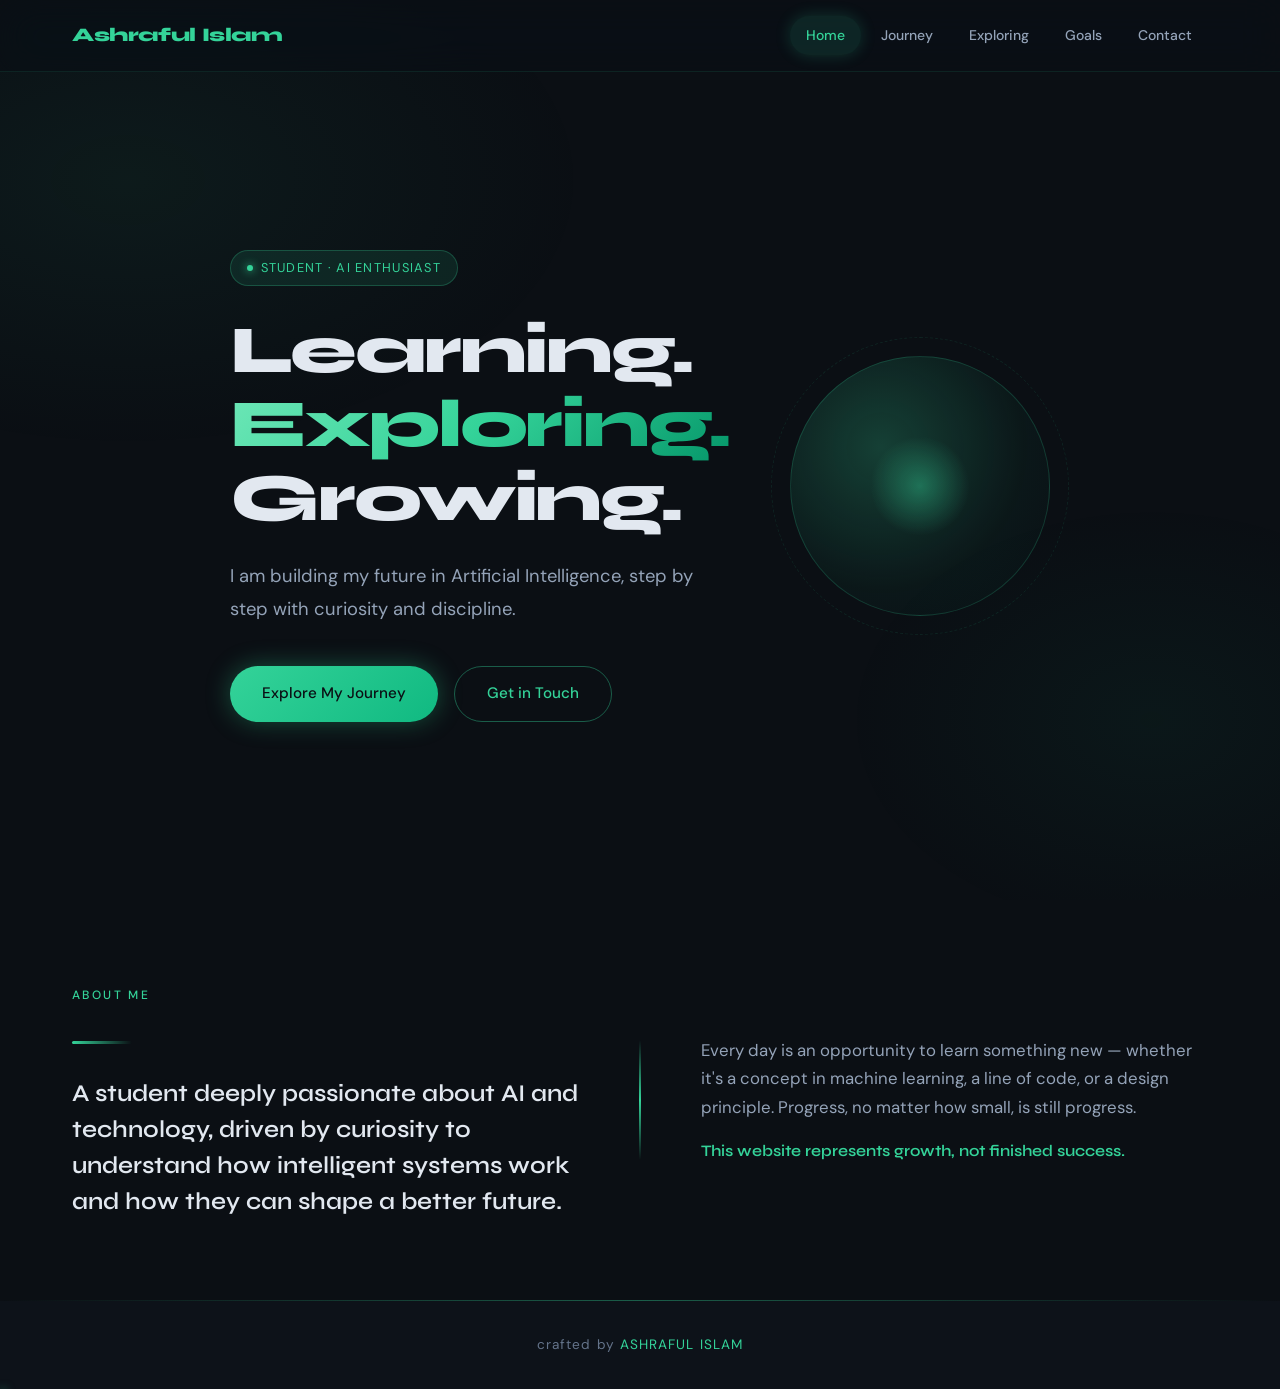
==== index.html @ d42720ee "Add files via upload" ====
<!DOCTYPE html>
<html lang="en">
<head>
  <meta charset="UTF-8" />
  <meta name="viewport" content="width=device-width, initial-scale=1.0" />
  <title>Ashraful Islam — Home</title>
  <link rel="stylesheet" href="style.css" />
</head>
<body>

  <!-- HEADER -->
  <header>
    <div class="container">
      <a href="index.html" class="logo">Ashraful Islam</a>
      <button class="hamburger" aria-label="Toggle menu">
        <span></span><span></span><span></span>
      </button>
      <nav>
        <a href="index.html" class="active">Home</a>
        <a href="journey.html">Journey</a>
        <a href="exploring.html">Exploring</a>
        <a href="goals.html">Goals</a>
        <a href="contact.html">Contact</a>
      </nav>
    </div>
  </header>

  <main>

    <!-- HERO -->
    <section class="hero">
      <div class="container">
        <div class="hero-inner">

          <div class="hero-content">
            <div class="hero-badge fade-in">Student · AI Enthusiast</div>
            <h1 class="fade-up delay-1">
              Learning.<br />
              <span class="gradient-text">Exploring.</span><br />
              Growing.
            </h1>
            <p class="hero-sub fade-up delay-2">
              I am building my future in Artificial Intelligence, step by step with curiosity and discipline.
            </p>
            <div class="hero-actions fade-up delay-3">
              <a href="journey.html" class="btn btn-primary">Explore My Journey</a>
              <a href="contact.html" class="btn btn-outline">Get in Touch</a>
            </div>
          </div>

          <div class="hero-orb fade-in delay-2">
            <div class="hero-orb-inner"></div>
          </div>

        </div>
      </div>
    </section>

    <!-- ABOUT STRIP -->
    <section class="about-strip">
      <div class="container">
        <div class="about-strip-inner">

          <div class="fade-up">
            <span class="section-label">About Me</span>
            <div class="divider"></div>
            <p class="tagline">
              A student deeply passionate about AI and technology, driven by curiosity to understand how intelligent systems work and how they can shape a better future.
            </p>
          </div>

          <div class="about-divider-line"></div>

          <div class="fade-up delay-2">
            <p style="margin-bottom: 16px;">
              Every day is an opportunity to learn something new — whether it's a concept in machine learning, a line of code, or a design principle. Progress, no matter how small, is still progress.
            </p>
            <p style="color: var(--green); font-family: 'Syne', sans-serif; font-size: 1rem; font-weight: 600;">
              This website represents growth, not finished success.
            </p>
          </div>

        </div>
      </div>
    </section>

  </main>

  <!-- FOOTER -->
  <footer>
    <div class="container">
      <p>crafted by <span>ASHRAFUL ISLAM</span></p>
    </div>
  </footer>

  <script src="script.js"></script>
</body>
</html>
---- style.css ----
@import url('https://fonts.googleapis.com/css2?family=Syne:wght@400;600;700;800&family=DM+Sans:ital,wght@0,300;0,400;0,500;1,300&display=swap');

/* ===== CSS VARIABLES ===== */
:root {
  --bg: #0B0F14;
  --bg-2: #0d1219;
  --surface: rgba(255,255,255,0.03);
  --glass: rgba(255,255,255,0.05);
  --glass-border: rgba(52, 211, 153, 0.18);
  --green: #34d399;
  --green-bright: #6ee7b7;
  --green-neon: #10b981;
  --green-dim: rgba(52, 211, 153, 0.12);
  --text: #e2e8f0;
  --text-muted: #64748b;
  --text-dim: #94a3b8;
  --radius: 20px;
  --radius-sm: 12px;
  --shadow-glow: 0 0 30px rgba(52, 211, 153, 0.15);
  --shadow-card: 0 8px 40px rgba(0,0,0,0.4);
  --header-h: 72px;
}

/* ===== RESET ===== */
*, *::before, *::after {
  box-sizing: border-box;
  margin: 0;
  padding: 0;
}

html { scroll-behavior: smooth; }

body {
  font-family: 'DM Sans', sans-serif;
  background: var(--bg);
  color: var(--text);
  line-height: 1.7;
  min-height: 100vh;
  overflow-x: hidden;
}

/* ===== BACKGROUND MESH ===== */
body::before {
  content: '';
  position: fixed;
  inset: 0;
  background:
    radial-gradient(ellipse 60% 50% at 10% 20%, rgba(52,211,153,0.06) 0%, transparent 60%),
    radial-gradient(ellipse 40% 40% at 90% 80%, rgba(16,185,129,0.05) 0%, transparent 60%);
  pointer-events: none;
  z-index: 0;
}

/* ===== CONTAINER ===== */
.container {
  max-width: 1200px;
  margin: 0 auto;
  padding: 0 32px;
}

/* ===== HEADER ===== */
header {
  position: fixed;
  top: 0;
  left: 0;
  right: 0;
  z-index: 100;
  height: var(--header-h);
  background: rgba(11, 15, 20, 0.7);
  backdrop-filter: blur(20px) saturate(180%);
  -webkit-backdrop-filter: blur(20px) saturate(180%);
  border-bottom: 1px solid rgba(52, 211, 153, 0.1);
  transition: background 0.3s ease, box-shadow 0.3s ease;
}

header.scrolled {
  background: rgba(11, 15, 20, 0.92);
  box-shadow: 0 4px 30px rgba(0,0,0,0.5), 0 1px 0 rgba(52,211,153,0.15);
}

header .container {
  height: 100%;
  display: flex;
  align-items: center;
  justify-content: space-between;
}

.logo {
  font-family: 'Syne', sans-serif;
  font-weight: 800;
  font-size: 1.2rem;
  color: var(--green);
  letter-spacing: -0.02em;
  text-decoration: none;
  transition: opacity 0.2s;
}
.logo:hover { opacity: 0.8; }

nav {
  display: flex;
  align-items: center;
  gap: 4px;
}

nav a {
  font-family: 'DM Sans', sans-serif;
  font-size: 0.875rem;
  font-weight: 500;
  color: var(--text-dim);
  text-decoration: none;
  padding: 8px 16px;
  border-radius: 50px;
  transition: color 0.25s, background 0.25s, box-shadow 0.25s;
  position: relative;
}

nav a:hover {
  color: var(--green);
  background: rgba(52,211,153,0.08);
  box-shadow: 0 0 12px rgba(52,211,153,0.15);
}

nav a.active {
  color: var(--green);
  background: rgba(52,211,153,0.12);
  box-shadow: 0 0 16px rgba(52,211,153,0.2);
}

/* Hamburger */
.hamburger {
  display: none;
  flex-direction: column;
  gap: 5px;
  cursor: pointer;
  padding: 4px;
  background: none;
  border: none;
}
.hamburger span {
  display: block;
  width: 24px;
  height: 2px;
  background: var(--green);
  border-radius: 2px;
  transition: all 0.3s;
}
.hamburger.open span:nth-child(1) { transform: translateY(7px) rotate(45deg); }
.hamburger.open span:nth-child(2) { opacity: 0; }
.hamburger.open span:nth-child(3) { transform: translateY(-7px) rotate(-45deg); }

/* Mobile nav */
@media (max-width: 768px) {
  .hamburger { display: flex; }
  nav {
    position: fixed;
    top: var(--header-h);
    right: -100%;
    width: 240px;
    height: calc(100vh - var(--header-h));
    background: rgba(11,15,20,0.97);
    backdrop-filter: blur(20px);
    flex-direction: column;
    align-items: flex-start;
    padding: 24px 20px;
    gap: 6px;
    border-left: 1px solid var(--glass-border);
    transition: right 0.35s cubic-bezier(0.4,0,0.2,1);
  }
  nav.open { right: 0; }
  nav a { width: 100%; padding: 12px 16px; border-radius: var(--radius-sm); }
}

/* ===== PAGE WRAPPER ===== */
main {
  padding-top: var(--header-h);
  position: relative;
  z-index: 1;
}

/* ===== SECTION BASE ===== */
section {
  padding: 120px 0;
}

/* ===== TYPOGRAPHY ===== */
.section-label {
  font-family: 'DM Sans', sans-serif;
  font-size: 0.75rem;
  font-weight: 500;
  letter-spacing: 0.2em;
  text-transform: uppercase;
  color: var(--green);
  margin-bottom: 16px;
  display: inline-block;
}

h1, h2, h3 {
  font-family: 'Syne', sans-serif;
  letter-spacing: -0.03em;
  line-height: 1.1;
}

h1 { font-size: clamp(2.6rem, 6vw, 4.2rem); font-weight: 800; }
h2 { font-size: clamp(2rem, 4vw, 3rem); font-weight: 700; }
h3 { font-size: 1.25rem; font-weight: 700; }

p { color: var(--text-dim); font-size: 1.05rem; }

/* ===== GRADIENT TEXT ===== */
.gradient-text {
  background: linear-gradient(135deg, var(--green-bright) 0%, var(--green) 50%, #059669 100%);
  -webkit-background-clip: text;
  -webkit-text-fill-color: transparent;
  background-clip: text;
}

/* ===== BUTTONS ===== */
.btn {
  display: inline-flex;
  align-items: center;
  gap: 10px;
  padding: 14px 32px;
  border-radius: 50px;
  font-family: 'DM Sans', sans-serif;
  font-size: 0.95rem;
  font-weight: 500;
  text-decoration: none;
  cursor: pointer;
  transition: all 0.3s ease;
  border: none;
}

.btn-primary {
  background: linear-gradient(135deg, var(--green) 0%, var(--green-neon) 100%);
  color: #0B0F14;
  box-shadow: 0 0 24px rgba(52,211,153,0.35), 0 4px 16px rgba(0,0,0,0.3);
}
.btn-primary:hover {
  transform: translateY(-2px);
  box-shadow: 0 0 40px rgba(52,211,153,0.55), 0 8px 24px rgba(0,0,0,0.4);
}

.btn-outline {
  background: transparent;
  color: var(--green);
  border: 1px solid rgba(52,211,153,0.4);
}
.btn-outline:hover {
  background: rgba(52,211,153,0.08);
  box-shadow: 0 0 20px rgba(52,211,153,0.2);
  transform: translateY(-2px);
}

/* ===== GLASS CARD ===== */
.glass-card {
  background: var(--glass);
  border: 1px solid var(--glass-border);
  border-radius: var(--radius);
  backdrop-filter: blur(12px);
  -webkit-backdrop-filter: blur(12px);
  padding: 36px;
  transition: transform 0.3s ease, box-shadow 0.3s ease, border-color 0.3s ease;
}
.glass-card:hover {
  transform: translateY(-6px);
  box-shadow: var(--shadow-card), 0 0 30px rgba(52,211,153,0.12);
  border-color: rgba(52,211,153,0.35);
}

/* ===== DIVIDER ===== */
.divider {
  width: 60px;
  height: 3px;
  background: linear-gradient(90deg, var(--green), transparent);
  border-radius: 3px;
  margin: 20px 0 32px;
}
.divider.center { margin: 20px auto 32px; }

/* ===== FOOTER ===== */
footer {
  position: relative;
  z-index: 1;
  padding: 32px 0;
  border-top: 1px solid transparent;
  background: linear-gradient(var(--bg-2), var(--bg-2)) padding-box,
              linear-gradient(90deg, transparent, rgba(52,211,153,0.4), transparent) border-box;
  text-align: center;
}
footer p {
  font-size: 0.85rem;
  color: var(--text-muted);
  letter-spacing: 0.08em;
}
footer span { color: var(--green); }

/* ===== ANIMATIONS ===== */
.fade-up {
  opacity: 0;
  transform: translateY(36px);
  transition: opacity 0.7s ease, transform 0.7s ease;
}
.fade-up.visible {
  opacity: 1;
  transform: translateY(0);
}
.fade-in {
  opacity: 0;
  transition: opacity 0.9s ease;
}
.fade-in.visible { opacity: 1; }

/* Stagger delays */
.delay-1 { transition-delay: 0.1s; }
.delay-2 { transition-delay: 0.2s; }
.delay-3 { transition-delay: 0.3s; }
.delay-4 { transition-delay: 0.4s; }
.delay-5 { transition-delay: 0.5s; }

/* ===== GLOW PULSE ===== */
@keyframes glow-pulse {
  0%, 100% { box-shadow: 0 0 24px rgba(52,211,153,0.35), 0 4px 16px rgba(0,0,0,0.3); }
  50% { box-shadow: 0 0 48px rgba(52,211,153,0.6), 0 4px 24px rgba(0,0,0,0.4); }
}
.glow-pulse { animation: glow-pulse 3s ease-in-out infinite; }

/* ===== GRADIENT SHIFT ===== */
@keyframes gradient-shift {
  0% { background-position: 0% 50%; }
  50% { background-position: 100% 50%; }
  100% { background-position: 0% 50%; }
}

/* ===== FLOAT ===== */
@keyframes float {
  0%, 100% { transform: translateY(0); }
  50% { transform: translateY(-12px); }
}

/* ===== PAGE-SPECIFIC ===== */

/* ---- HOME ---- */
.hero {
  min-height: calc(100vh - var(--header-h));
  display: flex;
  align-items: center;
  padding: 80px 0;
}

.hero-inner {
  display: grid;
  grid-template-columns: 1fr auto;
  gap: 60px;
  align-items: center;
}

.hero-content { max-width: 640px; }

.hero-badge {
  display: inline-flex;
  align-items: center;
  gap: 8px;
  background: rgba(52,211,153,0.1);
  border: 1px solid rgba(52,211,153,0.25);
  border-radius: 50px;
  padding: 6px 16px;
  font-size: 0.8rem;
  color: var(--green);
  letter-spacing: 0.1em;
  text-transform: uppercase;
  margin-bottom: 28px;
}
.hero-badge::before {
  content: '';
  width: 6px; height: 6px;
  background: var(--green);
  border-radius: 50%;
  box-shadow: 0 0 8px var(--green);
  animation: glow-pulse 2s infinite;
  flex-shrink: 0;
}

.hero h1 {
  margin-bottom: 24px;
}

.hero-sub {
  font-size: 1.15rem;
  color: var(--text-dim);
  margin-bottom: 40px;
  max-width: 480px;
  line-height: 1.8;
}

.hero-actions { display: flex; gap: 16px; flex-wrap: wrap; }

.hero-orb {
  width: 260px;
  height: 260px;
  border-radius: 50%;
  background: radial-gradient(circle at 35% 35%, rgba(52,211,153,0.25), rgba(16,185,129,0.05) 60%, transparent);
  border: 1px solid rgba(52,211,153,0.2);
  flex-shrink: 0;
  animation: float 6s ease-in-out infinite;
  position: relative;
  display: flex;
  align-items: center;
  justify-content: center;
}
.hero-orb::after {
  content: '';
  position: absolute;
  inset: -20px;
  border-radius: 50%;
  border: 1px dashed rgba(52,211,153,0.1);
  animation: float 8s ease-in-out infinite reverse;
}
.hero-orb-inner {
  width: 100px; height: 100px;
  border-radius: 50%;
  background: radial-gradient(circle, rgba(52,211,153,0.4), transparent 70%);
  animation: glow-pulse 3s ease-in-out infinite;
}

@media (max-width: 768px) {
  .hero-inner { grid-template-columns: 1fr; }
  .hero-orb { display: none; }
}

/* About strip */
.about-strip {
  padding: 80px 0;
}
.about-strip-inner {
  display: grid;
  grid-template-columns: 1fr 2px 1fr;
  gap: 60px;
  align-items: center;
}
.about-divider-line {
  width: 2px;
  height: 120px;
  background: linear-gradient(180deg, transparent, var(--green), transparent);
  margin: 0 auto;
}
@media (max-width: 768px) {
  .about-strip-inner { grid-template-columns: 1fr; }
  .about-divider-line { display: none; }
}

.tagline {
  font-family: 'Syne', sans-serif;
  font-size: clamp(1.1rem, 2.5vw, 1.5rem);
  font-weight: 600;
  color: var(--text);
  line-height: 1.5;
}

/* ---- JOURNEY ---- */
.journey-timeline {
  display: flex;
  flex-direction: column;
  gap: 0;
  position: relative;
  padding-left: 40px;
}
.journey-timeline::before {
  content: '';
  position: absolute;
  left: 12px;
  top: 8px;
  bottom: 8px;
  width: 2px;
  background: linear-gradient(180deg, var(--green), rgba(52,211,153,0.1));
}
.timeline-item {
  position: relative;
  padding: 0 0 56px 40px;
}
.timeline-item:last-child { padding-bottom: 0; }
.timeline-dot {
  position: absolute;
  left: -40px;
  top: 6px;
  width: 26px; height: 26px;
  border-radius: 50%;
  border: 2px solid var(--green);
  background: var(--bg);
  display: flex; align-items: center; justify-content: center;
  box-shadow: 0 0 16px rgba(52,211,153,0.4);
  z-index: 1;
}
.timeline-dot::after {
  content: '';
  width: 8px; height: 8px;
  border-radius: 50%;
  background: var(--green);
}
.timeline-number {
  font-family: 'Syne', sans-serif;
  font-size: 0.7rem;
  font-weight: 800;
  color: var(--green);
  letter-spacing: 0.1em;
  margin-bottom: 8px;
}
.timeline-item h3 { margin-bottom: 12px; color: var(--text); }
.timeline-item p { max-width: 520px; }

/* ---- EXPLORING ---- */
.cards-grid {
  display: grid;
  grid-template-columns: repeat(auto-fit, minmax(260px, 1fr));
  gap: 24px;
}
.explore-card { display: flex; flex-direction: column; }
.card-icon {
  width: 52px; height: 52px;
  border-radius: 14px;
  background: rgba(52,211,153,0.1);
  border: 1px solid rgba(52,211,153,0.2);
  display: flex; align-items: center; justify-content: center;
  margin-bottom: 20px;
  font-size: 1.5rem;
}
.explore-card h3 { margin-bottom: 12px; }
.explore-card p { flex: 1; }

/* ---- GOALS ---- */
.goals-list {
  display: flex;
  flex-direction: column;
  gap: 16px;
  max-width: 700px;
  margin: 0 auto;
}
.goal-item {
  display: flex;
  align-items: flex-start;
  gap: 18px;
  padding: 28px 32px;
  background: var(--glass);
  border: 1px solid var(--glass-border);
  border-radius: var(--radius);
  transition: transform 0.3s, border-color 0.3s, box-shadow 0.3s;
}
.goal-item:hover {
  transform: translateX(8px);
  border-color: rgba(52,211,153,0.35);
  box-shadow: 0 0 20px rgba(52,211,153,0.1);
}
.goal-number {
  font-family: 'Syne', sans-serif;
  font-size: 0.75rem;
  font-weight: 800;
  color: var(--green);
  background: rgba(52,211,153,0.1);
  border-radius: 50%;
  width: 32px; height: 32px;
  display: flex; align-items: center; justify-content: center;
  flex-shrink: 0;
  margin-top: 2px;
}
.goal-item p { color: var(--text); font-size: 1rem; }

.goals-header { text-align: center; margin-bottom: 60px; }

/* ---- CONTACT ---- */
.contact-wrapper {
  display: grid;
  grid-template-columns: 1fr 1.5fr;
  gap: 60px;
  align-items: start;
}
@media (max-width: 768px) {
  .contact-wrapper { grid-template-columns: 1fr; }
}
.contact-info h2 { margin-bottom: 16px; }
.contact-info p { margin-bottom: 32px; }
.contact-detail {
  display: flex; align-items: center; gap: 12px;
  color: var(--text-dim);
  font-size: 0.9rem;
  margin-bottom: 12px;
}
.contact-detail-icon {
  width: 36px; height: 36px;
  border-radius: 10px;
  background: rgba(52,211,153,0.1);
  border: 1px solid rgba(52,211,153,0.2);
  display: flex; align-items: center; justify-content: center;
  font-size: 1rem;
  flex-shrink: 0;
}

.form-group { margin-bottom: 20px; }
.form-group label {
  display: block;
  font-size: 0.85rem;
  color: var(--text-dim);
  margin-bottom: 8px;
  letter-spacing: 0.04em;
}
.form-group input,
.form-group textarea {
  width: 100%;
  background: rgba(255,255,255,0.04);
  border: 1px solid rgba(52,211,153,0.15);
  border-radius: var(--radius-sm);
  padding: 14px 18px;
  color: var(--text);
  font-family: 'DM Sans', sans-serif;
  font-size: 0.95rem;
  outline: none;
  transition: border-color 0.3s, box-shadow 0.3s;
  resize: none;
}
.form-group input::placeholder,
.form-group textarea::placeholder { color: var(--text-muted); }
.form-group input:focus,
.form-group textarea:focus {
  border-color: rgba(52,211,153,0.5);
  box-shadow: 0 0 0 3px rgba(52,211,153,0.08);
  background: rgba(255,255,255,0.06);
}
.form-group textarea { height: 140px; }

.success-msg {
  display: none;
  text-align: center;
  padding: 24px;
  background: rgba(52,211,153,0.08);
  border: 1px solid rgba(52,211,153,0.3);
  border-radius: var(--radius-sm);
  color: var(--green);
  font-family: 'Syne', sans-serif;
  font-weight: 600;
  margin-top: 16px;
  animation: fadeIn 0.5s ease;
}
@keyframes fadeIn { from { opacity: 0; transform: scale(0.97); } to { opacity: 1; transform: scale(1); } }
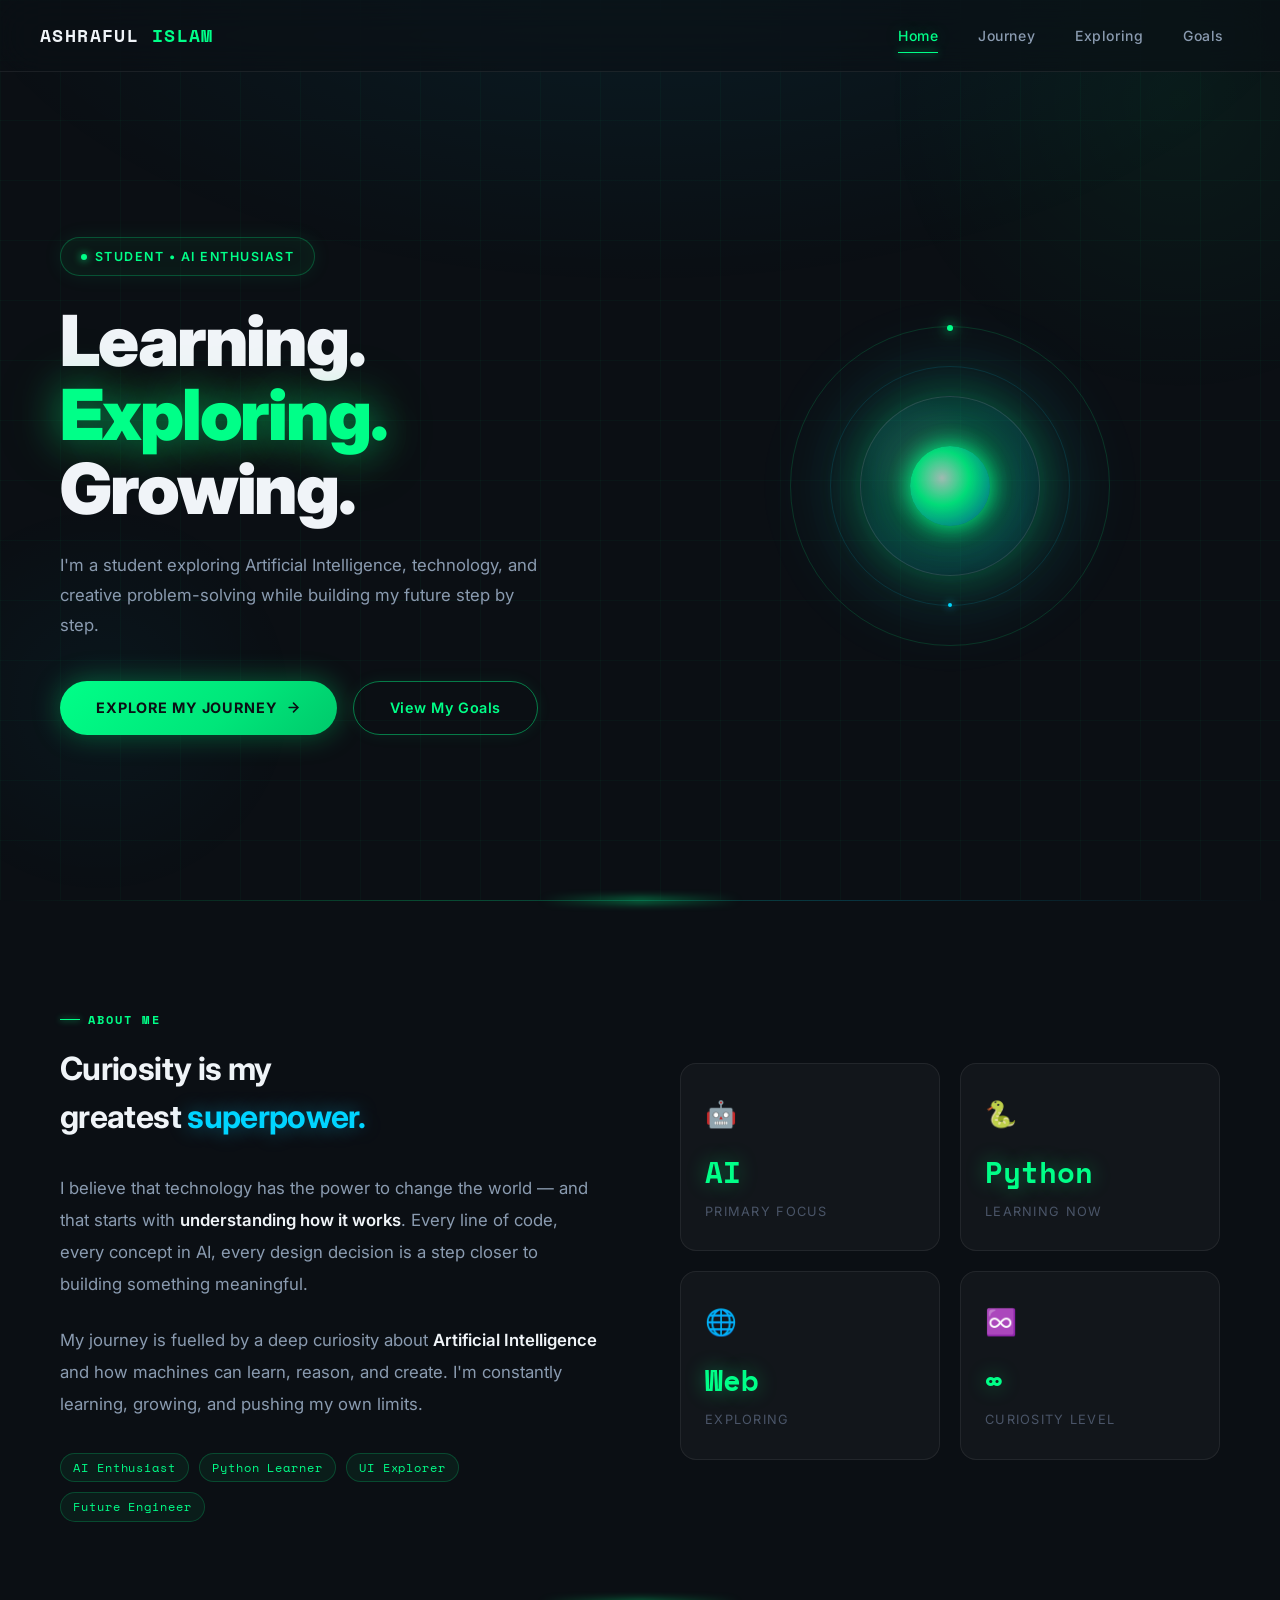
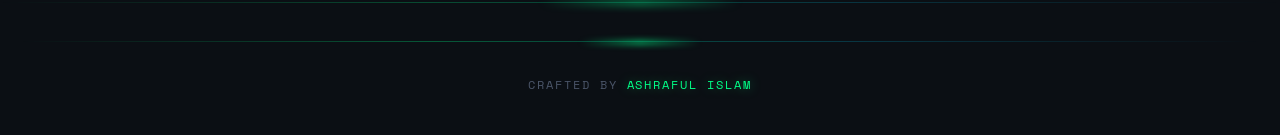
==== commit 24a61977: "Add files via upload" ====
--- a/index.html
+++ b/index.html
@@ -4,93 +4,256 @@
   <meta charset="UTF-8" />
   <meta name="viewport" content="width=device-width, initial-scale=1.0" />
   <title>Ashraful Islam — Home</title>
+  <meta name="description" content="Student exploring Artificial Intelligence, technology, and creative problem-solving." />
   <link rel="stylesheet" href="style.css" />
+  <style>
+    /* ===== HOME-SPECIFIC STYLES ===== */
+
+    /* ambient ambient glow blobs */
+    .ambient-blob-1 {
+      position: fixed;
+      width: 600px;
+      height: 600px;
+      top: -200px;
+      right: -200px;
+      background: radial-gradient(circle, rgba(0,255,136,0.05) 0%, transparent 70%);
+      pointer-events: none;
+      z-index: 0;
+      animation: float-blob 8s ease-in-out infinite;
+    }
+
+    .ambient-blob-2 {
+      position: fixed;
+      width: 400px;
+      height: 400px;
+      bottom: 0;
+      left: -100px;
+      background: radial-gradient(circle, rgba(0,212,255,0.04) 0%, transparent 70%);
+      pointer-events: none;
+      z-index: 0;
+      animation: float-blob 12s ease-in-out infinite reverse;
+    }
+
+    @keyframes float-blob {
+      0%, 100% { transform: translate(0, 0); }
+      50% { transform: translate(20px, 30px); }
+    }
+
+    /* ===== INTRO SECTION ===== */
+    .intro-section {
+      padding: 100px 0 80px;
+    }
+
+    .intro-quote {
+      font-size: clamp(1.4rem, 2.5vw, 2rem);
+      font-weight: 700;
+      line-height: 1.5;
+      letter-spacing: -0.02em;
+      color: var(--text-primary);
+      margin-bottom: 32px;
+    }
+
+    .intro-quote .highlight {
+      color: var(--cyan);
+      text-shadow: 0 0 20px rgba(0,212,255,0.4);
+    }
+
+    /* ===== PILL BUTTONS ===== */
+    .btn-pill {
+      border-radius: 999px !important;
+      padding: 14px 36px !important;
+      font-size: 0.9rem;
+      transition: transform 0.3s cubic-bezier(0.23,1,0.32,1),
+                  box-shadow 0.3s cubic-bezier(0.23,1,0.32,1),
+                  background 0.3s ease,
+                  border-color 0.3s ease !important;
+    }
+
+    a.btn-primary.btn-pill {
+      background: linear-gradient(135deg, #00FF88 0%, #00e67a 60%, #00c96b 100%);
+      color: #0B0F14;
+      border: none;
+      box-shadow: 0 0 28px rgba(0,255,136,0.35), 0 4px 16px rgba(0,0,0,0.25);
+    }
+
+    a.btn-primary.btn-pill:hover {
+      transform: translateY(-3px) scale(1.04);
+      box-shadow: 0 0 50px rgba(0,255,136,0.55), 0 8px 28px rgba(0,0,0,0.3);
+    }
+
+    a.btn-outline.btn-pill {
+      background: transparent;
+      border: 1.5px solid rgba(0,255,136,0.45);
+      color: var(--neon-green);
+      box-shadow: 0 0 16px rgba(0,255,136,0.08), inset 0 0 0 0 rgba(0,255,136,0);
+      position: relative;
+      overflow: hidden;
+    }
+
+    a.btn-outline.btn-pill::before {
+      content: '';
+      position: absolute;
+      inset: 0;
+      border-radius: 999px;
+      background: linear-gradient(135deg, rgba(0,255,136,0.12), rgba(0,212,255,0.08));
+      opacity: 0;
+      transition: opacity 0.3s ease;
+    }
+
+    a.btn-outline.btn-pill:hover {
+      transform: translateY(-3px) scale(1.04);
+      border-color: rgba(0,255,136,0.75);
+      color: #fff;
+      box-shadow: 0 0 32px rgba(0,255,136,0.2), 0 6px 20px rgba(0,0,0,0.2);
+    }
+
+    a.btn-outline.btn-pill:hover::before {
+      opacity: 1;
+    }
+
+    /* Featured tags */
+    .tag-row {
+      display: flex;
+      gap: 10px;
+      flex-wrap: wrap;
+      margin-top: 32px;
+    }
+  </style>
 </head>
 <body>
 
-  <!-- HEADER -->
-  <header>
-    <div class="container">
-      <a href="index.html" class="logo">Ashraful Islam</a>
-      <button class="hamburger" aria-label="Toggle menu">
+  <!-- Ambient glow -->
+  <div class="ambient-blob-1"></div>
+  <div class="ambient-blob-2"></div>
+
+  <!-- ===== NAVIGATION ===== -->
+  <nav class="nav">
+    <div class="nav-inner">
+      <a href="index.html" class="nav-logo">Ashraful <span>Islam</span></a>
+      <button class="nav-toggle" aria-label="Toggle navigation">
         <span></span><span></span><span></span>
       </button>
-      <nav>
-        <a href="index.html" class="active">Home</a>
-        <a href="journey.html">Journey</a>
-        <a href="exploring.html">Exploring</a>
-        <a href="goals.html">Goals</a>
-        <a href="contact.html">Contact</a>
-      </nav>
+      <ul class="nav-links">
+        <li><a href="index.html" class="active">Home</a></li>
+        <li><a href="journey.html">Journey</a></li>
+        <li><a href="exploring.html">Exploring</a></li>
+        <li><a href="goals.html">Goals</a></li>
+      </ul>
     </div>
-  </header>
-
-  <main>
-
-    <!-- HERO -->
-    <section class="hero">
-      <div class="container">
-        <div class="hero-inner">
-
-          <div class="hero-content">
-            <div class="hero-badge fade-in">Student · AI Enthusiast</div>
-            <h1 class="fade-up delay-1">
-              Learning.<br />
-              <span class="gradient-text">Exploring.</span><br />
-              Growing.
-            </h1>
-            <p class="hero-sub fade-up delay-2">
-              I am building my future in Artificial Intelligence, step by step with curiosity and discipline.
-            </p>
-            <div class="hero-actions fade-up delay-3">
-              <a href="journey.html" class="btn btn-primary">Explore My Journey</a>
-              <a href="contact.html" class="btn btn-outline">Get in Touch</a>
-            </div>
-          </div>
-
-          <div class="hero-orb fade-in delay-2">
-            <div class="hero-orb-inner"></div>
-          </div>
-
+  </nav>
+
+  <!-- ===== HERO SECTION ===== -->
+  <section class="hero">
+    <div class="hero-inner">
+
+      <!-- LEFT: text -->
+      <div class="hero-text">
+        <div class="hero-badge">
+          Student &bull; AI Enthusiast
+        </div>
+
+        <h1 class="hero-headline">
+          <span class="line">Learning.</span>
+          <span class="line"><span class="glow-text">Exploring.</span></span>
+          <span class="line">Growing.</span>
+        </h1>
+
+        <p class="hero-subtitle">
+          I'm a student exploring Artificial Intelligence, technology, and creative problem-solving while building my future step by step.
+        </p>
+
+        <div class="hero-cta">
+          <a href="journey.html" class="btn-primary btn-pill">
+            Explore My Journey
+            <svg width="15" height="15" viewBox="0 0 24 24" fill="none" stroke="currentColor" stroke-width="2.5" stroke-linecap="round" stroke-linejoin="round"><path d="M5 12h14"/><path d="m12 5 7 7-7 7"/></svg>
+          </a>
+          <a href="goals.html" class="btn-outline btn-pill">
+            View My Goals
+          </a>
         </div>
       </div>
-    </section>
-
-    <!-- ABOUT STRIP -->
-    <section class="about-strip">
-      <div class="container">
-        <div class="about-strip-inner">
-
-          <div class="fade-up">
-            <span class="section-label">About Me</span>
-            <div class="divider"></div>
-            <p class="tagline">
-              A student deeply passionate about AI and technology, driven by curiosity to understand how intelligent systems work and how they can shape a better future.
-            </p>
-          </div>
-
-          <div class="about-divider-line"></div>
-
-          <div class="fade-up delay-2">
-            <p style="margin-bottom: 16px;">
-              Every day is an opportunity to learn something new — whether it's a concept in machine learning, a line of code, or a design principle. Progress, no matter how small, is still progress.
-            </p>
-            <p style="color: var(--green); font-family: 'Syne', sans-serif; font-size: 1rem; font-weight: 600;">
-              This website represents growth, not finished success.
-            </p>
-          </div>
-
+
+      <!-- RIGHT: Orb -->
+      <div class="hero-orb-wrap">
+        <div class="orb-scene">
+          <div class="orb-glow-bg"></div>
+          <div class="orb-outer-ring"></div>
+          <div class="orb-mid-ring"></div>
+          <div class="orb-glass"></div>
+          <div class="orb-core"></div>
+          <div class="orb-particles"></div>
         </div>
       </div>
-    </section>
-
-  </main>
-
-  <!-- FOOTER -->
+
+    </div>
+
+  </section>
+
+  <!-- Divider -->
+  <div class="glow-divider"></div>
+
+  <!-- ===== INTRO / ABOUT SECTION ===== -->
+  <section class="intro-section">
+    <div class="container">
+      <div class="intro-grid">
+
+        <!-- Left: text -->
+        <div class="intro-text reveal">
+          <div class="section-label">About Me</div>
+          <h2 class="intro-quote">
+            Curiosity is my<br/>
+            greatest <span class="highlight">superpower.</span>
+          </h2>
+          <p>
+            I believe that technology has the power to change the world — and that starts with <strong>understanding how it works</strong>. Every line of code, every concept in AI, every design decision is a step closer to building something meaningful.
+          </p>
+          <p>
+            My journey is fuelled by a deep curiosity about <strong>Artificial Intelligence</strong> and how machines can learn, reason, and create. I'm constantly learning, growing, and pushing my own limits.
+          </p>
+
+          <div class="tag-row">
+            <span class="neon-tag">AI Enthusiast</span>
+            <span class="neon-tag">Python Learner</span>
+            <span class="neon-tag">UI Explorer</span>
+            <span class="neon-tag">Future Engineer</span>
+          </div>
+        </div>
+
+        <!-- Right: stat cards -->
+        <div class="intro-stats stagger reveal" style="transition-delay: 0.15s;">
+          <div class="stat-card">
+            <div class="stat-icon">🤖</div>
+            <div class="stat-value">AI</div>
+            <div class="stat-label">Primary Focus</div>
+          </div>
+          <div class="stat-card">
+            <div class="stat-icon">🐍</div>
+            <div class="stat-value">Python</div>
+            <div class="stat-label">Learning Now</div>
+          </div>
+          <div class="stat-card">
+            <div class="stat-icon">🌐</div>
+            <div class="stat-value">Web</div>
+            <div class="stat-label">Exploring</div>
+          </div>
+          <div class="stat-card">
+            <div class="stat-icon">♾️</div>
+            <div class="stat-value">∞</div>
+            <div class="stat-label">Curiosity Level</div>
+          </div>
+        </div>
+
+      </div>
+    </div>
+  </section>
+
+  <!-- Divider -->
+  <div class="glow-divider"></div>
+
+  <!-- ===== FOOTER ===== -->
   <footer>
-    <div class="container">
-      <p>crafted by <span>ASHRAFUL ISLAM</span></p>
-    </div>
+    <div class="footer-line"></div>
+    <p class="footer-text">crafted by <span>ASHRAFUL ISLAM</span></p>
   </footer>
 
   <script src="script.js"></script>
--- a/style.css
+++ b/style.css
@@ -1,52 +1,75 @@
-@import url('https://fonts.googleapis.com/css2?family=Syne:wght@400;600;700;800&family=DM+Sans:ital,wght@0,300;0,400;0,500;1,300&display=swap');
+/* ===== IMPORTS ===== */
+@import url('https://fonts.googleapis.com/css2?family=Inter:wght@300;400;500;600;700;800;900&family=Space+Mono:wght@400;700&display=swap');
 
 /* ===== CSS VARIABLES ===== */
 :root {
   --bg: #0B0F14;
-  --bg-2: #0d1219;
-  --surface: rgba(255,255,255,0.03);
-  --glass: rgba(255,255,255,0.05);
-  --glass-border: rgba(52, 211, 153, 0.18);
-  --green: #34d399;
-  --green-bright: #6ee7b7;
-  --green-neon: #10b981;
-  --green-dim: rgba(52, 211, 153, 0.12);
-  --text: #e2e8f0;
-  --text-muted: #64748b;
-  --text-dim: #94a3b8;
-  --radius: 20px;
-  --radius-sm: 12px;
-  --shadow-glow: 0 0 30px rgba(52, 211, 153, 0.15);
-  --shadow-card: 0 8px 40px rgba(0,0,0,0.4);
-  --header-h: 72px;
-}
-
-/* ===== RESET ===== */
+  --bg-2: #0e1318;
+  --bg-3: #111820;
+  --neon-green: #00FF88;
+  --neon-green-dim: #00ff8840;
+  --neon-green-glow: #00ff8820;
+  --cyan: #00D4FF;
+  --cyan-dim: #00d4ff30;
+  --cyan-glow: #00d4ff15;
+  --glass: rgba(255,255,255,0.03);
+  --glass-border: rgba(255,255,255,0.07);
+  --glass-hover: rgba(255,255,255,0.06);
+  --text-primary: #F0F4F8;
+  --text-secondary: #8A9BB0;
+  --text-muted: #4A5568;
+  --font-main: 'Inter', sans-serif;
+  --font-mono: 'Space Mono', monospace;
+  --radius: 16px;
+  --radius-sm: 8px;
+  --transition: 0.35s cubic-bezier(0.23, 1, 0.32, 1);
+  --transition-fast: 0.2s cubic-bezier(0.23, 1, 0.32, 1);
+}
+
+/* ===== RESET & BASE ===== */
 *, *::before, *::after {
-  box-sizing: border-box;
   margin: 0;
   padding: 0;
-}
-
-html { scroll-behavior: smooth; }
+  box-sizing: border-box;
+}
+
+html {
+  scroll-behavior: smooth;
+  overflow-x: hidden;
+}
 
 body {
-  font-family: 'DM Sans', sans-serif;
-  background: var(--bg);
-  color: var(--text);
+  font-family: var(--font-main);
+  background-color: var(--bg);
+  color: var(--text-primary);
   line-height: 1.7;
+  overflow-x: hidden;
   min-height: 100vh;
-  overflow-x: hidden;
-}
-
-/* ===== BACKGROUND MESH ===== */
+}
+
+/* ===== SCROLLBAR ===== */
+::-webkit-scrollbar { width: 4px; }
+::-webkit-scrollbar-track { background: var(--bg); }
+::-webkit-scrollbar-thumb { background: var(--neon-green-dim); border-radius: 4px; }
+
+/* ===== GRID BACKGROUND ===== */
 body::before {
   content: '';
   position: fixed;
   inset: 0;
-  background:
-    radial-gradient(ellipse 60% 50% at 10% 20%, rgba(52,211,153,0.06) 0%, transparent 60%),
-    radial-gradient(ellipse 40% 40% at 90% 80%, rgba(16,185,129,0.05) 0%, transparent 60%);
+  background-image:
+    linear-gradient(rgba(0,255,136,0.03) 1px, transparent 1px),
+    linear-gradient(90deg, rgba(0,255,136,0.03) 1px, transparent 1px);
+  background-size: 60px 60px;
+  pointer-events: none;
+  z-index: 0;
+}
+
+body::after {
+  content: '';
+  position: fixed;
+  inset: 0;
+  background: radial-gradient(ellipse 80% 60% at 50% -10%, rgba(0,212,255,0.08) 0%, transparent 70%);
   pointer-events: none;
   z-index: 0;
 }
@@ -54,80 +77,117 @@
 /* ===== CONTAINER ===== */
 .container {
   max-width: 1200px;
-  margin: 0 auto;
-  padding: 0 32px;
-}
-
-/* ===== HEADER ===== */
-header {
+  margin: auto;
+  padding: 0 20px;
+  position: relative;
+  z-index: 1;
+}
+
+/* ===== NAVIGATION ===== */
+.nav {
   position: fixed;
   top: 0;
   left: 0;
   right: 0;
-  z-index: 100;
-  height: var(--header-h);
-  background: rgba(11, 15, 20, 0.7);
-  backdrop-filter: blur(20px) saturate(180%);
-  -webkit-backdrop-filter: blur(20px) saturate(180%);
-  border-bottom: 1px solid rgba(52, 211, 153, 0.1);
-  transition: background 0.3s ease, box-shadow 0.3s ease;
-}
-
-header.scrolled {
-  background: rgba(11, 15, 20, 0.92);
-  box-shadow: 0 4px 30px rgba(0,0,0,0.5), 0 1px 0 rgba(52,211,153,0.15);
-}
-
-header .container {
-  height: 100%;
+  z-index: 1000;
+  padding: 0 20px;
+  height: 72px;
   display: flex;
   align-items: center;
   justify-content: space-between;
-}
-
-.logo {
-  font-family: 'Syne', sans-serif;
-  font-weight: 800;
-  font-size: 1.2rem;
-  color: var(--green);
-  letter-spacing: -0.02em;
+  background: rgba(11, 15, 20, 0.6);
+  backdrop-filter: blur(24px);
+  -webkit-backdrop-filter: blur(24px);
+  border-bottom: 1px solid var(--glass-border);
+  transition: var(--transition);
+}
+
+.nav.scrolled {
+  background: rgba(11, 15, 20, 0.85);
+  box-shadow: 0 4px 40px rgba(0,0,0,0.4);
+}
+
+.nav-inner {
+  max-width: 1200px;
+  width: 100%;
+  margin: auto;
+  display: flex;
+  align-items: center;
+  justify-content: space-between;
+}
+
+.nav-logo {
+  font-size: 1.1rem;
+  font-weight: 700;
+  letter-spacing: 0.08em;
+  color: var(--text-primary);
   text-decoration: none;
-  transition: opacity 0.2s;
-}
-.logo:hover { opacity: 0.8; }
-
-nav {
+  text-transform: uppercase;
+  font-family: var(--font-mono);
+  transition: var(--transition-fast);
+}
+
+.nav-logo span {
+  color: var(--neon-green);
+}
+
+.nav-logo:hover {
+  text-shadow: 0 0 20px var(--neon-green);
+}
+
+.nav-links {
   display: flex;
   align-items: center;
-  gap: 4px;
-}
-
-nav a {
-  font-family: 'DM Sans', sans-serif;
+  gap: 8px;
+  list-style: none;
+}
+
+.nav-links a {
+  display: inline-block;
+  padding: 8px 16px;
+  color: var(--text-secondary);
+  text-decoration: none;
   font-size: 0.875rem;
   font-weight: 500;
-  color: var(--text-dim);
-  text-decoration: none;
-  padding: 8px 16px;
-  border-radius: 50px;
-  transition: color 0.25s, background 0.25s, box-shadow 0.25s;
-  position: relative;
-}
-
-nav a:hover {
-  color: var(--green);
-  background: rgba(52,211,153,0.08);
-  box-shadow: 0 0 12px rgba(52,211,153,0.15);
-}
-
-nav a.active {
-  color: var(--green);
-  background: rgba(52,211,153,0.12);
-  box-shadow: 0 0 16px rgba(52,211,153,0.2);
-}
-
-/* Hamburger */
-.hamburger {
+  letter-spacing: 0.04em;
+  position: relative;
+  transition: var(--transition-fast);
+  border-radius: var(--radius-sm);
+}
+
+.nav-links a::after {
+  content: '';
+  position: absolute;
+  bottom: 2px;
+  left: 16px;
+  right: 16px;
+  height: 1.5px;
+  background: var(--neon-green);
+  transform: scaleX(0);
+  transform-origin: center;
+  transition: transform var(--transition);
+  box-shadow: 0 0 8px var(--neon-green);
+}
+
+.nav-links a:hover {
+  color: var(--text-primary);
+}
+
+.nav-links a:hover::after {
+  transform: scaleX(1);
+}
+
+.nav-links a.active {
+  color: var(--neon-green);
+  text-shadow: 0 0 16px var(--neon-green-dim);
+}
+
+.nav-links a.active::after {
+  transform: scaleX(1);
+}
+
+/* Mobile nav */
+.nav-toggle {
   display: none;
   flex-direction: column;
   gap: 5px;
@@ -136,506 +196,1082 @@
   background: none;
   border: none;
 }
-.hamburger span {
+
+.nav-toggle span {
   display: block;
   width: 24px;
   height: 2px;
-  background: var(--green);
+  background: var(--text-primary);
   border-radius: 2px;
-  transition: all 0.3s;
-}
-.hamburger.open span:nth-child(1) { transform: translateY(7px) rotate(45deg); }
-.hamburger.open span:nth-child(2) { opacity: 0; }
-.hamburger.open span:nth-child(3) { transform: translateY(-7px) rotate(-45deg); }
-
-/* Mobile nav */
-@media (max-width: 768px) {
-  .hamburger { display: flex; }
-  nav {
-    position: fixed;
-    top: var(--header-h);
-    right: -100%;
-    width: 240px;
-    height: calc(100vh - var(--header-h));
-    background: rgba(11,15,20,0.97);
-    backdrop-filter: blur(20px);
-    flex-direction: column;
-    align-items: flex-start;
-    padding: 24px 20px;
-    gap: 6px;
-    border-left: 1px solid var(--glass-border);
-    transition: right 0.35s cubic-bezier(0.4,0,0.2,1);
-  }
-  nav.open { right: 0; }
-  nav a { width: 100%; padding: 12px 16px; border-radius: var(--radius-sm); }
-}
-
-/* ===== PAGE WRAPPER ===== */
-main {
-  padding-top: var(--header-h);
-  position: relative;
-  z-index: 1;
-}
-
-/* ===== SECTION BASE ===== */
-section {
-  padding: 120px 0;
-}
-
-/* ===== TYPOGRAPHY ===== */
-.section-label {
-  font-family: 'DM Sans', sans-serif;
-  font-size: 0.75rem;
-  font-weight: 500;
-  letter-spacing: 0.2em;
+  transition: var(--transition);
+}
+
+/* ===== HERO SECTION ===== */
+.hero {
+  min-height: 100vh;
+  display: flex;
+  align-items: center;
+  padding-top: 72px;
+  position: relative;
+  overflow: hidden;
+}
+
+.hero-inner {
+  display: grid;
+  grid-template-columns: 1fr 1fr;
+  gap: 80px;
+  align-items: center;
+  padding: 80px 20px;
+  max-width: 1200px;
+  margin: auto;
+  width: 100%;
+}
+
+/* Badge */
+.hero-badge {
+  display: inline-flex;
+  align-items: center;
+  gap: 8px;
+  padding: 8px 20px;
+  border: 1px solid var(--neon-green-dim);
+  border-radius: 100px;
+  font-size: 0.78rem;
+  font-weight: 600;
+  letter-spacing: 0.12em;
   text-transform: uppercase;
-  color: var(--green);
-  margin-bottom: 16px;
-  display: inline-block;
-}
-
-h1, h2, h3 {
-  font-family: 'Syne', sans-serif;
+  color: var(--neon-green);
+  background: rgba(0,255,136,0.04);
+  box-shadow: 0 0 20px rgba(0,255,136,0.08), inset 0 0 20px rgba(0,255,136,0.04);
+  margin-bottom: 28px;
+  animation: fadeUp 0.8s ease forwards;
+  opacity: 0;
+  animation-delay: 0.1s;
+}
+
+.hero-badge::before {
+  content: '';
+  width: 6px;
+  height: 6px;
+  background: var(--neon-green);
+  border-radius: 50%;
+  box-shadow: 0 0 8px var(--neon-green);
+  animation: pulse 2s infinite;
+}
+
+/* Hero headline */
+.hero-headline {
+  font-size: clamp(3rem, 5.5vw, 5rem);
+  font-weight: 900;
+  line-height: 1.05;
   letter-spacing: -0.03em;
-  line-height: 1.1;
-}
-
-h1 { font-size: clamp(2.6rem, 6vw, 4.2rem); font-weight: 800; }
-h2 { font-size: clamp(2rem, 4vw, 3rem); font-weight: 700; }
-h3 { font-size: 1.25rem; font-weight: 700; }
-
-p { color: var(--text-dim); font-size: 1.05rem; }
-
-/* ===== GRADIENT TEXT ===== */
-.gradient-text {
-  background: linear-gradient(135deg, var(--green-bright) 0%, var(--green) 50%, #059669 100%);
-  -webkit-background-clip: text;
-  -webkit-text-fill-color: transparent;
-  background-clip: text;
-}
-
-/* ===== BUTTONS ===== */
-.btn {
+  margin-bottom: 24px;
+}
+
+.hero-headline .line {
+  display: block;
+  opacity: 0;
+  transform: translateY(30px);
+  animation: fadeUp 0.8s ease forwards;
+}
+
+.hero-headline .line:nth-child(1) { animation-delay: 0.2s; }
+.hero-headline .line:nth-child(2) { animation-delay: 0.35s; }
+.hero-headline .line:nth-child(3) { animation-delay: 0.5s; }
+
+.hero-headline .glow-text {
+  color: var(--neon-green);
+  text-shadow: 0 0 40px rgba(0,255,136,0.5), 0 0 80px rgba(0,255,136,0.2);
+  position: relative;
+}
+
+.hero-subtitle {
+  font-size: 1.05rem;
+  color: var(--text-secondary);
+  max-width: 480px;
+  line-height: 1.8;
+  opacity: 0;
+  animation: fadeUp 0.8s ease forwards;
+  animation-delay: 0.65s;
+  margin-bottom: 40px;
+}
+
+.hero-cta {
+  display: flex;
+  gap: 16px;
+  flex-wrap: wrap;
+  opacity: 0;
+  animation: fadeUp 0.8s ease forwards;
+  animation-delay: 0.8s;
+}
+
+.btn-primary {
   display: inline-flex;
   align-items: center;
-  gap: 10px;
+  gap: 8px;
   padding: 14px 32px;
-  border-radius: 50px;
-  font-family: 'DM Sans', sans-serif;
-  font-size: 0.95rem;
-  font-weight: 500;
+  background: var(--neon-green);
+  color: #0B0F14;
+  font-weight: 700;
+  font-size: 0.9rem;
+  letter-spacing: 0.06em;
+  text-transform: uppercase;
+  border-radius: var(--radius-sm);
   text-decoration: none;
-  cursor: pointer;
-  transition: all 0.3s ease;
-  border: none;
-}
-
-.btn-primary {
-  background: linear-gradient(135deg, var(--green) 0%, var(--green-neon) 100%);
-  color: #0B0F14;
-  box-shadow: 0 0 24px rgba(52,211,153,0.35), 0 4px 16px rgba(0,0,0,0.3);
-}
+  transition: var(--transition);
+  box-shadow: 0 0 30px rgba(0,255,136,0.3);
+}
+
 .btn-primary:hover {
   transform: translateY(-2px);
-  box-shadow: 0 0 40px rgba(52,211,153,0.55), 0 8px 24px rgba(0,0,0,0.4);
+  box-shadow: 0 0 50px rgba(0,255,136,0.5), 0 8px 30px rgba(0,0,0,0.3);
 }
 
 .btn-outline {
-  background: transparent;
-  color: var(--green);
-  border: 1px solid rgba(52,211,153,0.4);
-}
+  display: inline-flex;
+  align-items: center;
+  gap: 8px;
+  padding: 14px 32px;
+  border: 1px solid var(--glass-border);
+  color: var(--text-primary);
+  font-weight: 600;
+  font-size: 0.9rem;
+  letter-spacing: 0.04em;
+  border-radius: var(--radius-sm);
+  text-decoration: none;
+  background: var(--glass);
+  transition: var(--transition);
+}
+
 .btn-outline:hover {
-  background: rgba(52,211,153,0.08);
-  box-shadow: 0 0 20px rgba(52,211,153,0.2);
+  border-color: rgba(0,212,255,0.4);
+  background: var(--cyan-glow);
+  color: var(--cyan);
   transform: translateY(-2px);
 }
 
-/* ===== GLASS CARD ===== */
-.glass-card {
+/* ===== ORB ===== */
+.hero-orb-wrap {
+  display: flex;
+  align-items: center;
+  justify-content: center;
+  position: relative;
+  opacity: 0;
+  animation: fadeIn 1.2s ease forwards;
+  animation-delay: 0.4s;
+}
+
+.orb-scene {
+  position: relative;
+  width: 420px;
+  height: 420px;
+  display: flex;
+  align-items: center;
+  justify-content: center;
+}
+
+.orb-glow-bg {
+  position: absolute;
+  width: 340px;
+  height: 340px;
+  border-radius: 50%;
+  background: radial-gradient(circle, rgba(0,255,136,0.15) 0%, rgba(0,212,255,0.08) 40%, transparent 70%);
+  animation: breathe 4s ease-in-out infinite;
+  filter: blur(20px);
+}
+
+.orb-outer-ring {
+  position: absolute;
+  width: 320px;
+  height: 320px;
+  border-radius: 50%;
+  border: 1px solid rgba(0,255,136,0.15);
+  animation: spin-slow 20s linear infinite;
+}
+
+.orb-outer-ring::before {
+  content: '';
+  position: absolute;
+  top: -2px;
+  left: 50%;
+  transform: translateX(-50%);
+  width: 6px;
+  height: 6px;
+  background: var(--neon-green);
+  border-radius: 50%;
+  box-shadow: 0 0 12px var(--neon-green), 0 0 24px var(--neon-green);
+}
+
+.orb-mid-ring {
+  position: absolute;
+  width: 240px;
+  height: 240px;
+  border-radius: 50%;
+  border: 1px solid rgba(0,212,255,0.12);
+  animation: spin-slow 12s linear infinite reverse;
+}
+
+.orb-mid-ring::after {
+  content: '';
+  position: absolute;
+  bottom: -2px;
+  left: 50%;
+  transform: translateX(-50%);
+  width: 4px;
+  height: 4px;
+  background: var(--cyan);
+  border-radius: 50%;
+  box-shadow: 0 0 8px var(--cyan);
+}
+
+.orb-glass {
+  position: absolute;
+  width: 180px;
+  height: 180px;
+  border-radius: 50%;
+  background: radial-gradient(circle at 35% 35%,
+    rgba(255,255,255,0.08) 0%,
+    rgba(0,255,136,0.06) 40%,
+    rgba(0,212,255,0.04) 70%,
+    rgba(0,0,0,0.2) 100%
+  );
+  border: 1px solid rgba(255,255,255,0.12);
+  backdrop-filter: blur(10px);
+  box-shadow:
+    0 0 40px rgba(0,255,136,0.2),
+    0 0 80px rgba(0,255,136,0.1),
+    inset 0 0 40px rgba(0,255,136,0.05);
+  animation: breathe 4s ease-in-out infinite;
+}
+
+.orb-core {
+  position: absolute;
+  width: 80px;
+  height: 80px;
+  border-radius: 50%;
+  background: radial-gradient(circle at 40% 40%,
+    rgba(255,255,255,0.6) 0%,
+    rgba(0,255,136,0.8) 40%,
+    rgba(0,212,255,0.4) 80%,
+    transparent 100%
+  );
+  box-shadow:
+    0 0 20px rgba(0,255,136,0.8),
+    0 0 40px rgba(0,255,136,0.4),
+    0 0 80px rgba(0,255,136,0.2);
+  animation: core-pulse 3s ease-in-out infinite;
+}
+
+/* Particles */
+.orb-particles {
+  position: absolute;
+  width: 420px;
+  height: 420px;
+}
+
+.particle {
+  position: absolute;
+  border-radius: 50%;
+  animation: float-particle linear infinite;
+}
+
+/* ===== SECTION STYLES ===== */
+section {
+  position: relative;
+  z-index: 1;
+}
+
+.section-pad {
+  padding: 120px 0;
+}
+
+.section-pad-sm {
+  padding: 80px 0;
+}
+
+/* Glowing divider */
+.glow-divider {
+  width: 100%;
+  height: 1px;
+  background: linear-gradient(90deg, transparent, var(--neon-green-dim), var(--cyan-dim), transparent);
+  margin: 0;
+  position: relative;
+}
+
+.glow-divider::after {
+  content: '';
+  position: absolute;
+  top: -1px;
+  left: 50%;
+  transform: translateX(-50%);
+  width: 200px;
+  height: 3px;
+  background: linear-gradient(90deg, transparent, var(--neon-green), transparent);
+  filter: blur(4px);
+}
+
+/* Section label */
+.section-label {
+  display: inline-flex;
+  align-items: center;
+  gap: 8px;
+  font-size: 0.72rem;
+  font-weight: 700;
+  letter-spacing: 0.18em;
+  text-transform: uppercase;
+  color: var(--neon-green);
+  margin-bottom: 16px;
+  font-family: var(--font-mono);
+}
+
+.section-label::before {
+  content: '';
+  width: 20px;
+  height: 1px;
+  background: var(--neon-green);
+  box-shadow: 0 0 6px var(--neon-green);
+}
+
+/* Section title */
+.section-title {
+  font-size: clamp(2rem, 4vw, 3.2rem);
+  font-weight: 800;
+  letter-spacing: -0.03em;
+  line-height: 1.15;
+  margin-bottom: 16px;
+}
+
+.section-title .accent {
+  color: var(--neon-green);
+  text-shadow: 0 0 30px rgba(0,255,136,0.4);
+}
+
+.section-subtitle {
+  font-size: 1.05rem;
+  color: var(--text-secondary);
+  max-width: 560px;
+  line-height: 1.8;
+}
+
+/* ===== HOME - INTRO SECTION ===== */
+.intro-section {
+  padding: 100px 0;
+  position: relative;
+  z-index: 1;
+}
+
+.intro-grid {
+  display: grid;
+  grid-template-columns: 1fr 1fr;
+  gap: 80px;
+  align-items: center;
+}
+
+.intro-text p {
+  color: var(--text-secondary);
+  font-size: 1.05rem;
+  line-height: 1.9;
+  margin-bottom: 24px;
+}
+
+.intro-text p:last-child { margin-bottom: 0; }
+
+.intro-text p strong {
+  color: var(--text-primary);
+  font-weight: 600;
+}
+
+.intro-stats {
+  display: grid;
+  grid-template-columns: 1fr 1fr;
+  gap: 20px;
+}
+
+.stat-card {
   background: var(--glass);
   border: 1px solid var(--glass-border);
   border-radius: var(--radius);
-  backdrop-filter: blur(12px);
-  -webkit-backdrop-filter: blur(12px);
-  padding: 36px;
-  transition: transform 0.3s ease, box-shadow 0.3s ease, border-color 0.3s ease;
-}
-.glass-card:hover {
-  transform: translateY(-6px);
-  box-shadow: var(--shadow-card), 0 0 30px rgba(52,211,153,0.12);
-  border-color: rgba(52,211,153,0.35);
-}
-
-/* ===== DIVIDER ===== */
-.divider {
-  width: 60px;
-  height: 3px;
-  background: linear-gradient(90deg, var(--green), transparent);
-  border-radius: 3px;
-  margin: 20px 0 32px;
-}
-.divider.center { margin: 20px auto 32px; }
-
-/* ===== FOOTER ===== */
-footer {
-  position: relative;
-  z-index: 1;
-  padding: 32px 0;
-  border-top: 1px solid transparent;
-  background: linear-gradient(var(--bg-2), var(--bg-2)) padding-box,
-              linear-gradient(90deg, transparent, rgba(52,211,153,0.4), transparent) border-box;
-  text-align: center;
-}
-footer p {
-  font-size: 0.85rem;
+  padding: 28px 24px;
+  transition: var(--transition);
+  position: relative;
+  overflow: hidden;
+}
+
+.stat-card::before {
+  content: '';
+  position: absolute;
+  inset: 0;
+  background: linear-gradient(135deg, rgba(0,255,136,0.04) 0%, transparent 60%);
+  opacity: 0;
+  transition: var(--transition);
+}
+
+.stat-card:hover {
+  border-color: rgba(0,255,136,0.2);
+  transform: translateY(-4px);
+  box-shadow: 0 8px 40px rgba(0,0,0,0.3), 0 0 30px rgba(0,255,136,0.05);
+}
+
+.stat-card:hover::before { opacity: 1; }
+
+.stat-icon {
+  font-size: 1.6rem;
+  margin-bottom: 12px;
+}
+
+.stat-value {
+  font-size: 1.8rem;
+  font-weight: 800;
+  color: var(--neon-green);
+  font-family: var(--font-mono);
+  text-shadow: 0 0 20px rgba(0,255,136,0.4);
+}
+
+.stat-label {
+  font-size: 0.8rem;
   color: var(--text-muted);
-  letter-spacing: 0.08em;
-}
-footer span { color: var(--green); }
-
-/* ===== ANIMATIONS ===== */
-.fade-up {
+  text-transform: uppercase;
+  letter-spacing: 0.1em;
+  margin-top: 4px;
+}
+
+/* ===== TIMELINE (JOURNEY) ===== */
+.timeline-section {
+  padding: 120px 0;
+}
+
+.timeline {
+  position: relative;
+  padding-left: 60px;
+  max-width: 800px;
+  margin: 60px auto 0;
+}
+
+.timeline-line {
+  position: absolute;
+  left: 20px;
+  top: 0;
+  bottom: 0;
+  width: 2px;
+  background: linear-gradient(180deg, transparent, var(--neon-green) 20%, var(--cyan) 80%, transparent);
+  box-shadow: 0 0 12px rgba(0,255,136,0.3);
+}
+
+.timeline-item {
+  position: relative;
+  margin-bottom: 60px;
   opacity: 0;
-  transform: translateY(36px);
+  transform: translateY(40px);
   transition: opacity 0.7s ease, transform 0.7s ease;
 }
-.fade-up.visible {
+
+.timeline-item.visible {
   opacity: 1;
   transform: translateY(0);
 }
-.fade-in {
+
+.timeline-item:last-child { margin-bottom: 0; }
+
+.timeline-dot {
+  position: absolute;
+  left: -49px;
+  top: 24px;
+  width: 20px;
+  height: 20px;
+  border-radius: 50%;
+  background: var(--bg);
+  border: 2px solid var(--neon-green);
+  box-shadow: 0 0 12px rgba(0,255,136,0.4), 0 0 24px rgba(0,255,136,0.2);
+  transition: var(--transition);
+  display: flex;
+  align-items: center;
+  justify-content: center;
+}
+
+.timeline-dot::after {
+  content: '';
+  width: 8px;
+  height: 8px;
+  border-radius: 50%;
+  background: var(--neon-green);
+  box-shadow: 0 0 8px var(--neon-green);
+}
+
+.timeline-card {
+  background: var(--glass);
+  border: 1px solid var(--glass-border);
+  border-radius: var(--radius);
+  padding: 36px 40px;
+  transition: var(--transition);
+  position: relative;
+  overflow: hidden;
+}
+
+.timeline-card::before {
+  content: '';
+  position: absolute;
+  left: 0;
+  top: 0;
+  bottom: 0;
+  width: 3px;
+  background: linear-gradient(180deg, var(--neon-green), var(--cyan));
   opacity: 0;
-  transition: opacity 0.9s ease;
-}
-.fade-in.visible { opacity: 1; }
-
-/* Stagger delays */
-.delay-1 { transition-delay: 0.1s; }
-.delay-2 { transition-delay: 0.2s; }
-.delay-3 { transition-delay: 0.3s; }
-.delay-4 { transition-delay: 0.4s; }
-.delay-5 { transition-delay: 0.5s; }
-
-/* ===== GLOW PULSE ===== */
-@keyframes glow-pulse {
-  0%, 100% { box-shadow: 0 0 24px rgba(52,211,153,0.35), 0 4px 16px rgba(0,0,0,0.3); }
-  50% { box-shadow: 0 0 48px rgba(52,211,153,0.6), 0 4px 24px rgba(0,0,0,0.4); }
-}
-.glow-pulse { animation: glow-pulse 3s ease-in-out infinite; }
-
-/* ===== GRADIENT SHIFT ===== */
-@keyframes gradient-shift {
-  0% { background-position: 0% 50%; }
-  50% { background-position: 100% 50%; }
-  100% { background-position: 0% 50%; }
-}
-
-/* ===== FLOAT ===== */
-@keyframes float {
-  0%, 100% { transform: translateY(0); }
-  50% { transform: translateY(-12px); }
-}
-
-/* ===== PAGE-SPECIFIC ===== */
-
-/* ---- HOME ---- */
-.hero {
-  min-height: calc(100vh - var(--header-h));
+  transition: var(--transition);
+}
+
+.timeline-item:hover .timeline-card {
+  border-color: rgba(0,255,136,0.15);
+  transform: translateX(8px);
+  box-shadow: 0 4px 40px rgba(0,0,0,0.3), -4px 0 30px rgba(0,255,136,0.05);
+}
+
+.timeline-item:hover .timeline-card::before { opacity: 1; }
+.timeline-item:hover .timeline-dot {
+  box-shadow: 0 0 20px rgba(0,255,136,0.6), 0 0 40px rgba(0,255,136,0.3);
+}
+
+.timeline-year {
+  font-family: var(--font-mono);
+  font-size: 0.72rem;
+  color: var(--neon-green);
+  letter-spacing: 0.15em;
+  text-transform: uppercase;
+  margin-bottom: 12px;
+  opacity: 0.8;
+}
+
+.timeline-card h3 {
+  font-size: 1.5rem;
+  font-weight: 700;
+  margin-bottom: 12px;
+  letter-spacing: -0.02em;
+}
+
+.timeline-card p {
+  color: var(--text-secondary);
+  line-height: 1.8;
+  font-size: 0.98rem;
+}
+
+/* ===== CARDS GRID (EXPLORING) ===== */
+.cards-section {
+  padding: 120px 0;
+}
+
+.cards-grid {
+  display: grid;
+  grid-template-columns: repeat(2, 1fr);
+  gap: 28px;
+  margin-top: 60px;
+}
+
+.tilt-card {
+  background: var(--glass);
+  border: 1px solid var(--glass-border);
+  border-radius: var(--radius);
+  padding: 44px 40px;
+  cursor: pointer;
+  transition: box-shadow var(--transition), border-color var(--transition);
+  transform-style: preserve-3d;
+  perspective: 1000px;
+  position: relative;
+  overflow: hidden;
+  will-change: transform;
+}
+
+.tilt-card::before {
+  content: '';
+  position: absolute;
+  inset: 0;
+  background: radial-gradient(circle at 50% 0%, rgba(0,255,136,0.06) 0%, transparent 60%);
+  opacity: 0;
+  transition: opacity var(--transition);
+  pointer-events: none;
+}
+
+.tilt-card::after {
+  content: '';
+  position: absolute;
+  inset: -1px;
+  border-radius: var(--radius);
+  background: linear-gradient(135deg, rgba(0,255,136,0.15), rgba(0,212,255,0.1), transparent 60%);
+  opacity: 0;
+  transition: opacity var(--transition);
+  pointer-events: none;
+  z-index: -1;
+}
+
+.tilt-card:hover {
+  border-color: rgba(0,255,136,0.25);
+  box-shadow:
+    0 20px 60px rgba(0,0,0,0.4),
+    0 0 40px rgba(0,255,136,0.08),
+    0 0 1px rgba(0,255,136,0.4);
+}
+
+.tilt-card:hover::before { opacity: 1; }
+.tilt-card:hover::after { opacity: 1; }
+
+.card-icon-wrap {
+  width: 56px;
+  height: 56px;
+  border-radius: 14px;
+  background: linear-gradient(135deg, rgba(0,255,136,0.1), rgba(0,212,255,0.05));
+  border: 1px solid rgba(0,255,136,0.15);
   display: flex;
   align-items: center;
-  padding: 80px 0;
-}
-
-.hero-inner {
-  display: grid;
-  grid-template-columns: 1fr auto;
-  gap: 60px;
-  align-items: center;
-}
-
-.hero-content { max-width: 640px; }
-
-.hero-badge {
-  display: inline-flex;
-  align-items: center;
-  gap: 8px;
-  background: rgba(52,211,153,0.1);
-  border: 1px solid rgba(52,211,153,0.25);
-  border-radius: 50px;
-  padding: 6px 16px;
+  justify-content: center;
+  font-size: 1.6rem;
+  margin-bottom: 24px;
+  transition: var(--transition);
+  box-shadow: 0 0 20px rgba(0,255,136,0.05);
+}
+
+.tilt-card:hover .card-icon-wrap {
+  box-shadow: 0 0 30px rgba(0,255,136,0.2);
+  border-color: rgba(0,255,136,0.3);
+  transform: translateZ(10px);
+}
+
+.tilt-card h3 {
+  font-size: 1.3rem;
+  font-weight: 700;
+  margin-bottom: 12px;
+  letter-spacing: -0.02em;
+}
+
+.tilt-card p {
+  color: var(--text-secondary);
+  line-height: 1.75;
+  font-size: 0.95rem;
+}
+
+.card-arrow {
+  position: absolute;
+  bottom: 28px;
+  right: 32px;
+  width: 32px;
+  height: 32px;
+  border-radius: 50%;
+  border: 1px solid var(--glass-border);
+  display: flex;
+  align-items: center;
+  justify-content: center;
   font-size: 0.8rem;
-  color: var(--green);
-  letter-spacing: 0.1em;
-  text-transform: uppercase;
-  margin-bottom: 28px;
-}
-.hero-badge::before {
-  content: '';
-  width: 6px; height: 6px;
-  background: var(--green);
-  border-radius: 50%;
-  box-shadow: 0 0 8px var(--green);
-  animation: glow-pulse 2s infinite;
-  flex-shrink: 0;
-}
-
-.hero h1 {
-  margin-bottom: 24px;
-}
-
-.hero-sub {
-  font-size: 1.15rem;
-  color: var(--text-dim);
-  margin-bottom: 40px;
-  max-width: 480px;
-  line-height: 1.8;
-}
-
-.hero-actions { display: flex; gap: 16px; flex-wrap: wrap; }
-
-.hero-orb {
-  width: 260px;
-  height: 260px;
-  border-radius: 50%;
-  background: radial-gradient(circle at 35% 35%, rgba(52,211,153,0.25), rgba(16,185,129,0.05) 60%, transparent);
-  border: 1px solid rgba(52,211,153,0.2);
-  flex-shrink: 0;
-  animation: float 6s ease-in-out infinite;
-  position: relative;
+  color: var(--text-muted);
+  transition: var(--transition);
+}
+
+.tilt-card:hover .card-arrow {
+  border-color: var(--neon-green-dim);
+  color: var(--neon-green);
+  transform: translate(2px, -2px);
+  box-shadow: 0 0 12px rgba(0,255,136,0.2);
+}
+
+/* ===== GOALS PAGE ===== */
+.goals-section {
+  padding: 140px 0;
+  min-height: 100vh;
   display: flex;
   align-items: center;
-  justify-content: center;
-}
-.hero-orb::after {
-  content: '';
-  position: absolute;
-  inset: -20px;
-  border-radius: 50%;
-  border: 1px dashed rgba(52,211,153,0.1);
-  animation: float 8s ease-in-out infinite reverse;
-}
-.hero-orb-inner {
-  width: 100px; height: 100px;
-  border-radius: 50%;
-  background: radial-gradient(circle, rgba(52,211,153,0.4), transparent 70%);
-  animation: glow-pulse 3s ease-in-out infinite;
-}
-
-@media (max-width: 768px) {
-  .hero-inner { grid-template-columns: 1fr; }
-  .hero-orb { display: none; }
-}
-
-/* About strip */
-.about-strip {
-  padding: 80px 0;
-}
-.about-strip-inner {
-  display: grid;
-  grid-template-columns: 1fr 2px 1fr;
-  gap: 60px;
-  align-items: center;
-}
-.about-divider-line {
-  width: 2px;
-  height: 120px;
-  background: linear-gradient(180deg, transparent, var(--green), transparent);
-  margin: 0 auto;
-}
-@media (max-width: 768px) {
-  .about-strip-inner { grid-template-columns: 1fr; }
-  .about-divider-line { display: none; }
-}
-
-.tagline {
-  font-family: 'Syne', sans-serif;
-  font-size: clamp(1.1rem, 2.5vw, 1.5rem);
-  font-weight: 600;
-  color: var(--text);
-  line-height: 1.5;
-}
-
-/* ---- JOURNEY ---- */
-.journey-timeline {
+}
+
+.goals-inner {
+  text-align: center;
+  max-width: 800px;
+  margin: auto;
+}
+
+.goals-title {
+  font-size: clamp(2.5rem, 5vw, 4rem);
+  font-weight: 900;
+  letter-spacing: -0.03em;
+  margin-bottom: 16px;
+}
+
+.goals-subtitle {
+  color: var(--text-secondary);
+  font-size: 1.05rem;
+  margin-bottom: 72px;
+}
+
+.goals-list {
   display: flex;
   flex-direction: column;
   gap: 0;
-  position: relative;
-  padding-left: 40px;
-}
-.journey-timeline::before {
-  content: '';
-  position: absolute;
-  left: 12px;
-  top: 8px;
-  bottom: 8px;
-  width: 2px;
-  background: linear-gradient(180deg, var(--green), rgba(52,211,153,0.1));
-}
-.timeline-item {
-  position: relative;
-  padding: 0 0 56px 40px;
-}
-.timeline-item:last-child { padding-bottom: 0; }
-.timeline-dot {
-  position: absolute;
-  left: -40px;
-  top: 6px;
-  width: 26px; height: 26px;
-  border-radius: 50%;
-  border: 2px solid var(--green);
-  background: var(--bg);
-  display: flex; align-items: center; justify-content: center;
-  box-shadow: 0 0 16px rgba(52,211,153,0.4);
-  z-index: 1;
-}
-.timeline-dot::after {
-  content: '';
-  width: 8px; height: 8px;
-  border-radius: 50%;
-  background: var(--green);
-}
-.timeline-number {
-  font-family: 'Syne', sans-serif;
-  font-size: 0.7rem;
-  font-weight: 800;
-  color: var(--green);
-  letter-spacing: 0.1em;
-  margin-bottom: 8px;
-}
-.timeline-item h3 { margin-bottom: 12px; color: var(--text); }
-.timeline-item p { max-width: 520px; }
-
-/* ---- EXPLORING ---- */
-.cards-grid {
-  display: grid;
-  grid-template-columns: repeat(auto-fit, minmax(260px, 1fr));
-  gap: 24px;
-}
-.explore-card { display: flex; flex-direction: column; }
-.card-icon {
-  width: 52px; height: 52px;
-  border-radius: 14px;
-  background: rgba(52,211,153,0.1);
-  border: 1px solid rgba(52,211,153,0.2);
-  display: flex; align-items: center; justify-content: center;
-  margin-bottom: 20px;
-  font-size: 1.5rem;
-}
-.explore-card h3 { margin-bottom: 12px; }
-.explore-card p { flex: 1; }
-
-/* ---- GOALS ---- */
-.goals-list {
-  display: flex;
-  flex-direction: column;
-  gap: 16px;
-  max-width: 700px;
-  margin: 0 auto;
-}
+}
+
 .goal-item {
   display: flex;
   align-items: flex-start;
-  gap: 18px;
-  padding: 28px 32px;
+  gap: 24px;
+  padding: 32px 0;
+  border-bottom: 1px solid var(--glass-border);
+  text-align: left;
+  opacity: 0;
+  transform: translateY(30px);
+  transition: opacity 0.6s ease, transform 0.6s ease;
+  position: relative;
+}
+
+.goal-item:first-child {
+  border-top: 1px solid var(--glass-border);
+}
+
+.goal-item.visible {
+  opacity: 1;
+  transform: translateY(0);
+}
+
+.goal-item::after {
+  content: '';
+  position: absolute;
+  bottom: -1px;
+  left: 0;
+  width: 0;
+  height: 1px;
+  background: linear-gradient(90deg, var(--neon-green), var(--cyan), transparent);
+  transition: width 0.6s ease;
+}
+
+.goal-item:hover::after { width: 100%; }
+
+.goal-number {
+  font-family: var(--font-mono);
+  font-size: 0.8rem;
+  color: var(--neon-green);
+  opacity: 0.6;
+  min-width: 32px;
+  padding-top: 4px;
+}
+
+.goal-content h3 {
+  font-size: 1.2rem;
+  font-weight: 700;
+  margin-bottom: 6px;
+  transition: var(--transition-fast);
+}
+
+.goal-item:hover .goal-content h3 {
+  color: var(--neon-green);
+  text-shadow: 0 0 20px rgba(0,255,136,0.3);
+}
+
+.goal-content p {
+  color: var(--text-secondary);
+  font-size: 0.9rem;
+  line-height: 1.7;
+}
+
+.goal-icon {
+  font-size: 1.2rem;
+  min-width: 28px;
+  text-align: center;
+  padding-top: 2px;
+}
+
+/* Spotlight bg for goals */
+.spotlight-bg {
+  position: fixed;
+  inset: 0;
+  pointer-events: none;
+  z-index: 0;
+  background: radial-gradient(ellipse 60% 80% at 50% 50%, rgba(0,255,136,0.04) 0%, transparent 70%);
+}
+
+/* ===== FOOTER ===== */
+footer {
+  position: relative;
+  z-index: 1;
+  padding: 40px 20px;
+  text-align: center;
+}
+
+.footer-line {
+  width: 100%;
+  height: 1px;
+  background: linear-gradient(90deg, transparent, rgba(0,255,136,0.3), rgba(0,212,255,0.2), transparent);
+  margin-bottom: 32px;
+}
+
+.footer-line::after {
+  content: '';
+  display: block;
+  margin: auto;
+  margin-top: -2px;
+  width: 120px;
+  height: 3px;
+  background: linear-gradient(90deg, transparent, var(--neon-green), transparent);
+  filter: blur(3px);
+}
+
+.footer-text {
+  font-size: 0.78rem;
+  font-family: var(--font-mono);
+  letter-spacing: 0.16em;
+  text-transform: uppercase;
+  color: var(--text-muted);
+}
+
+.footer-text span {
+  color: var(--neon-green);
+  text-shadow: 0 0 12px rgba(0,255,136,0.4);
+}
+
+/* ===== PAGE HERO (non-index) ===== */
+.page-hero {
+  padding: 160px 20px 80px;
+  text-align: center;
+}
+
+.page-hero-inner {
+  max-width: 800px;
+  margin: auto;
+}
+
+/* ===== ANIMATIONS ===== */
+@keyframes fadeUp {
+  from { opacity: 0; transform: translateY(30px); }
+  to { opacity: 1; transform: translateY(0); }
+}
+
+@keyframes fadeIn {
+  from { opacity: 0; }
+  to { opacity: 1; }
+}
+
+@keyframes pulse {
+  0%, 100% { transform: scale(1); opacity: 1; }
+  50% { transform: scale(1.4); opacity: 0.6; }
+}
+
+@keyframes breathe {
+  0%, 100% { transform: scale(1); }
+  50% { transform: scale(1.07); }
+}
+
+@keyframes core-pulse {
+  0%, 100% { transform: scale(1); box-shadow: 0 0 20px rgba(0,255,136,0.8), 0 0 40px rgba(0,255,136,0.4), 0 0 80px rgba(0,255,136,0.2); }
+  50% { transform: scale(1.12); box-shadow: 0 0 30px rgba(0,255,136,1), 0 0 60px rgba(0,255,136,0.6), 0 0 100px rgba(0,255,136,0.3); }
+}
+
+@keyframes spin-slow {
+  from { transform: rotate(0deg); }
+  to { transform: rotate(360deg); }
+}
+
+@keyframes float-particle {
+  0% { transform: translate(0, 0); opacity: 0; }
+  10% { opacity: 1; }
+  90% { opacity: 0.6; }
+  100% { transform: var(--tx) var(--ty); opacity: 0; }
+}
+
+@keyframes glow-sweep {
+  0% { background-position: 200% center; }
+  100% { background-position: -200% center; }
+}
+
+/* Scroll reveal utility */
+.reveal {
+  opacity: 0;
+  transform: translateY(40px);
+  transition: opacity 0.8s ease, transform 0.8s ease;
+}
+
+.reveal.visible {
+  opacity: 1;
+  transform: translateY(0);
+}
+
+/* Staggered children */
+.stagger > * {
+  opacity: 0;
+  transform: translateY(30px);
+  transition: opacity 0.6s ease, transform 0.6s ease;
+}
+
+.stagger.visible > *:nth-child(1) { opacity: 1; transform: none; transition-delay: 0s; }
+.stagger.visible > *:nth-child(2) { opacity: 1; transform: none; transition-delay: 0.1s; }
+.stagger.visible > *:nth-child(3) { opacity: 1; transform: none; transition-delay: 0.2s; }
+.stagger.visible > *:nth-child(4) { opacity: 1; transform: none; transition-delay: 0.3s; }
+
+/* ===== RESPONSIVE ===== */
+@media (max-width: 1024px) {
+  .cards-grid { grid-template-columns: 1fr 1fr; gap: 20px; }
+}
+
+@media (max-width: 768px) {
+  .hero-inner {
+    grid-template-columns: 1fr;
+    gap: 60px;
+    text-align: center;
+    padding: 60px 20px;
+  }
+
+  .hero-orb-wrap { order: 2; }
+  .hero-text { order: 1; }
+
+  .orb-scene {
+    width: 300px;
+    height: 300px;
+  }
+
+  .orb-outer-ring { width: 240px; height: 240px; }
+  .orb-mid-ring { width: 180px; height: 180px; }
+  .orb-glass { width: 130px; height: 130px; }
+  .orb-core { width: 60px; height: 60px; }
+
+  .hero-subtitle { max-width: 100%; }
+  .hero-cta { justify-content: center; }
+
+  .intro-grid {
+    grid-template-columns: 1fr;
+    gap: 48px;
+  }
+
+  .cards-grid {
+    grid-template-columns: 1fr;
+  }
+
+  .timeline { padding-left: 40px; }
+  .timeline-dot { left: -29px; }
+
+  .nav-links {
+    position: fixed;
+    top: 72px;
+    left: 0;
+    right: 0;
+    background: rgba(11,15,20,0.97);
+    backdrop-filter: blur(24px);
+    flex-direction: column;
+    padding: 24px;
+    gap: 4px;
+    border-bottom: 1px solid var(--glass-border);
+    transform: translateY(-110%);
+    transition: transform var(--transition);
+  }
+
+  .nav-links.open {
+    transform: translateY(0);
+  }
+
+  .nav-toggle { display: flex; }
+
+  .intro-stats { grid-template-columns: 1fr 1fr; }
+
+  .page-hero { padding: 120px 20px 60px; }
+}
+
+@media (max-width: 480px) {
+  .hero-headline { font-size: 2.4rem; }
+  .orb-scene { width: 260px; height: 260px; }
+  .orb-outer-ring { width: 200px; height: 200px; }
+  .orb-mid-ring { width: 150px; height: 150px; }
+  .orb-glass { width: 110px; height: 110px; }
+  .intro-stats { grid-template-columns: 1fr; }
+}
+
+/* ===== GLASS PANEL ===== */
+.glass-panel {
   background: var(--glass);
   border: 1px solid var(--glass-border);
   border-radius: var(--radius);
-  transition: transform 0.3s, border-color 0.3s, box-shadow 0.3s;
-}
-.goal-item:hover {
-  transform: translateX(8px);
-  border-color: rgba(52,211,153,0.35);
-  box-shadow: 0 0 20px rgba(52,211,153,0.1);
-}
-.goal-number {
-  font-family: 'Syne', sans-serif;
-  font-size: 0.75rem;
-  font-weight: 800;
-  color: var(--green);
-  background: rgba(52,211,153,0.1);
-  border-radius: 50%;
-  width: 32px; height: 32px;
-  display: flex; align-items: center; justify-content: center;
-  flex-shrink: 0;
-  margin-top: 2px;
-}
-.goal-item p { color: var(--text); font-size: 1rem; }
-
-.goals-header { text-align: center; margin-bottom: 60px; }
-
-/* ---- CONTACT ---- */
-.contact-wrapper {
-  display: grid;
-  grid-template-columns: 1fr 1.5fr;
-  gap: 60px;
-  align-items: start;
-}
-@media (max-width: 768px) {
-  .contact-wrapper { grid-template-columns: 1fr; }
-}
-.contact-info h2 { margin-bottom: 16px; }
-.contact-info p { margin-bottom: 32px; }
-.contact-detail {
-  display: flex; align-items: center; gap: 12px;
-  color: var(--text-dim);
-  font-size: 0.9rem;
-  margin-bottom: 12px;
-}
-.contact-detail-icon {
-  width: 36px; height: 36px;
-  border-radius: 10px;
-  background: rgba(52,211,153,0.1);
-  border: 1px solid rgba(52,211,153,0.2);
-  display: flex; align-items: center; justify-content: center;
-  font-size: 1rem;
-  flex-shrink: 0;
-}
-
-.form-group { margin-bottom: 20px; }
-.form-group label {
-  display: block;
-  font-size: 0.85rem;
-  color: var(--text-dim);
-  margin-bottom: 8px;
-  letter-spacing: 0.04em;
-}
-.form-group input,
-.form-group textarea {
-  width: 100%;
-  background: rgba(255,255,255,0.04);
-  border: 1px solid rgba(52,211,153,0.15);
-  border-radius: var(--radius-sm);
-  padding: 14px 18px;
-  color: var(--text);
-  font-family: 'DM Sans', sans-serif;
-  font-size: 0.95rem;
-  outline: none;
-  transition: border-color 0.3s, box-shadow 0.3s;
-  resize: none;
-}
-.form-group input::placeholder,
-.form-group textarea::placeholder { color: var(--text-muted); }
-.form-group input:focus,
-.form-group textarea:focus {
-  border-color: rgba(52,211,153,0.5);
-  box-shadow: 0 0 0 3px rgba(52,211,153,0.08);
-  background: rgba(255,255,255,0.06);
-}
-.form-group textarea { height: 140px; }
-
-.success-msg {
-  display: none;
-  text-align: center;
-  padding: 24px;
-  background: rgba(52,211,153,0.08);
-  border: 1px solid rgba(52,211,153,0.3);
-  border-radius: var(--radius-sm);
-  color: var(--green);
-  font-family: 'Syne', sans-serif;
-  font-weight: 600;
-  margin-top: 16px;
-  animation: fadeIn 0.5s ease;
-}
-@keyframes fadeIn { from { opacity: 0; transform: scale(0.97); } to { opacity: 1; transform: scale(1); } }
+  backdrop-filter: blur(16px);
+}
+
+/* ===== NEON TAG ===== */
+.neon-tag {
+  display: inline-flex;
+  align-items: center;
+  padding: 4px 12px;
+  background: rgba(0,255,136,0.06);
+  border: 1px solid rgba(0,255,136,0.2);
+  border-radius: 100px;
+  font-size: 0.72rem;
+  color: var(--neon-green);
+  font-family: var(--font-mono);
+  letter-spacing: 0.08em;
+}
+
+/* ===== CUSTOM CURSOR ===== */
+
+/* Hide default cursor sitewide */
+*, *::before, *::after { cursor: none !important; }
+
+/* 1. Sharp dot — sits exactly on pointer */
+#cursor-dot {
+  position: fixed;
+  top: 0;
+  left: 0;
+  width: 8px;
+  height: 8px;
+  background: var(--neon-green);
+  border-radius: 50%;
+  pointer-events: none;
+  z-index: 99999;
+  box-shadow: 0 0 10px var(--neon-green), 0 0 20px rgba(0,255,136,0.5);
+  transition: width 0.2s ease, height 0.2s ease, background 0.2s ease, box-shadow 0.2s ease;
+  will-change: transform;
+}
+
+#cursor-dot.cursor-hover {
+  width: 6px;
+  height: 6px;
+  background: #fff;
+  box-shadow: 0 0 12px #fff, 0 0 24px rgba(255,255,255,0.4);
+}
+
+/* 2. Trailing ring — lags behind mouse */
+#cursor-ring {
+  position: fixed;
+  top: 0;
+  left: 0;
+  width: 40px;
+  height: 40px;
+  border: 1.5px solid rgba(0,255,136,0.55);
+  border-radius: 50%;
+  pointer-events: none;
+  z-index: 99998;
+  box-shadow: 0 0 12px rgba(0,255,136,0.15), inset 0 0 8px rgba(0,255,136,0.05);
+  transition: width 0.25s ease, height 0.25s ease,
+              border-color 0.25s ease, box-shadow 0.25s ease,
+              background 0.25s ease;
+  will-change: transform;
+}
+
+#cursor-ring.cursor-hover {
+  width: 52px;
+  height: 52px;
+  border-color: rgba(0,255,136,0.9);
+  background: rgba(0,255,136,0.04);
+  box-shadow: 0 0 20px rgba(0,255,136,0.25), inset 0 0 12px rgba(0,255,136,0.08);
+}
+
+#cursor-ring.cursor-click {
+  width: 32px;
+  height: 32px;
+  border-color: rgba(0,212,255,0.9);
+  box-shadow: 0 0 20px rgba(0,212,255,0.4);
+}
+
+/* 3. Soft ambient glow blob */
+#cursor-glow {
+  position: fixed;
+  top: 0;
+  left: 0;
+  width: 300px;
+  height: 300px;
+  background: radial-gradient(circle, rgba(0,255,136,0.055) 0%, rgba(0,212,255,0.02) 50%, transparent 70%);
+  border-radius: 50%;
+  pointer-events: none;
+  z-index: 99997;
+  mix-blend-mode: screen;
+  will-change: transform;
+}
+
+/* Hide custom cursor on touch devices */
+@media (hover: none) and (pointer: coarse) {
+  #cursor-dot, #cursor-ring, #cursor-glow { display: none !important; }
+  *, *::before, *::after { cursor: auto !important; }
+}
